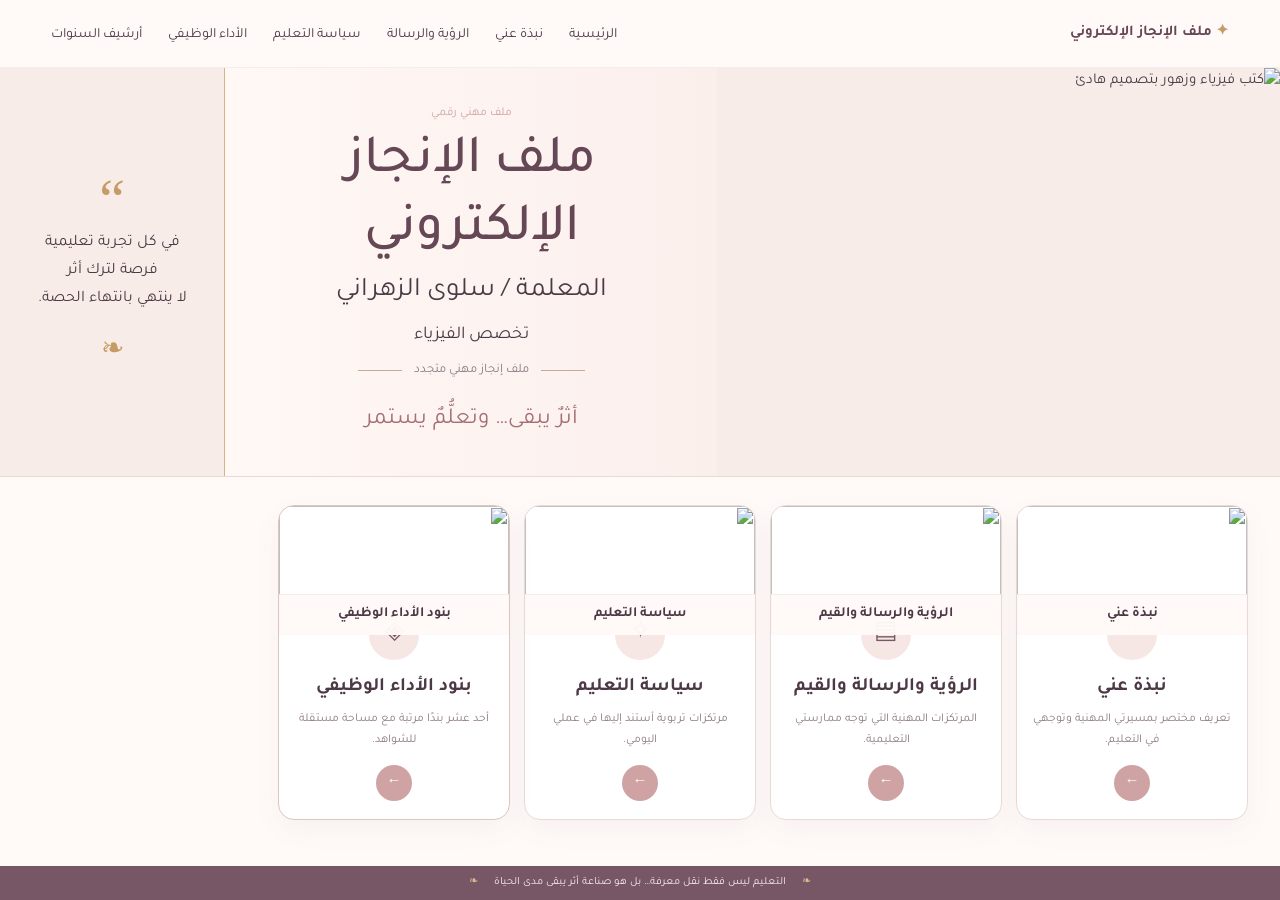
==== index.html @ 30dec786 "رفع ملفات ملف الانجاز" ====
<!doctype html>
<html lang="ar" dir="rtl">
<head>
<meta charset="utf-8">
<meta name="viewport" content="width=device-width,initial-scale=1">
<meta name="theme-color" content="#775766">
<title>ملف الإنجاز الإلكتروني | سلوى الزهراني</title>
<link rel="stylesheet" href="styles.css">
</head>
<body>
<header class="topbar">
  <a class="brand" href="index.html"><span>✦</span> ملف الإنجاز الإلكتروني</a>
  <button class="menu" id="menuBtn" aria-label="القائمة">☰</button>
  <nav id="nav"><a href="index.html">الرئيسية</a><a href="about.html">نبذة عني</a><a href="vision.html">الرؤية والرسالة</a><a href="policy.html">سياسة التعليم</a><a href="performance.html">الأداء الوظيفي</a><a href="years.html">أرشيف السنوات</a></nav>
</header>
<main>
<section class="hero" id="home">
  <div class="hero-photo"><img src="assets/hero-physics.jpg" alt="كتب فيزياء وزهور بتصميم هادئ"></div>
  <div class="hero-copy">
    <span class="mini">ملف مهني رقمي</span>
    <h1>ملف الإنجاز الإلكتروني</h1>
    <h2>المعلمة / سلوى الزهراني</h2>
    <p class="specialty">تخصص الفيزياء</p>
    <div class="soft-line"><span></span> ملف إنجاز مهني متجدد <span></span></div>
    <p class="tagline">أثرٌ يبقى… وتعلُّمٌ يستمر</p>
  </div>
  <aside class="hero-quote"><div class="quote">“</div><p>في كل تجربة تعليمية<br>فرصة لترك أثر<br>لا ينتهي بانتهاء الحصة.</p><div class="sprig">❧</div></aside>
</section>
<section class="home-grid"></section>
</main>
<footer><span>❧</span><p>التعليم ليس فقط نقل معرفة… بل هو صناعة أثر يبقى مدى الحياة</p><span>❧</span></footer>
<script src="data.js?v=20261002-2"></script><script>
(function(){
  try{
    const q=new URLSearchParams(location.search);
    if(q.get('preview')==='1'){
      const raw=sessionStorage.getItem('PORTFOLIO_PREVIEW_DATA');
      if(raw) window.PORTFOLIO_DATA=JSON.parse(raw);
      document.documentElement.classList.add('preview-mode');
    }
  }catch(e){}
})();
</script>
<script src="script.js"></script>
</body>
</html>
---- styles.css ----
@import url("https://fonts.googleapis.com/css2?family=Cairo:wght@400;500;600;700&family=Noto+Kufi+Arabic:wght@400;500;600;700&family=Tajawal:wght@400;500;600;700&display=swap");

:root{
 --bg:#fffaf8;--cream:#fff5f1;--line:#eadad6;--text:#4c3945;
 --muted:#8d7a83;--rose:#cfa3a3;--mauve:#775766;--deep:#654755;--gold:#c79b67;
}
*{box-sizing:border-box}
html{scroll-behavior:smooth}
body{font-family:var(--user-font,"Tajawal","Tahoma",sans-serif);margin:0;background:var(--bg);color:var(--text);font-family:Tahoma,Arial,sans-serif;line-height:1.75}
a{text-decoration:none;color:inherit}
.topbar{
 position:sticky;top:0;z-index:20;height:68px;padding:0 4%;
 display:flex;align-items:center;gap:28px;background:rgba(255,250,248,.96);
 backdrop-filter:blur(12px);border-bottom:1px solid rgba(119,87,102,.08)
}
.brand{font-weight:700;color:var(--deep);white-space:nowrap}
.brand span{color:var(--gold)}
.topbar nav{display:flex;gap:26px;margin-inline-start:auto;font-size:14px}
.topbar nav a{padding:21px 0 16px;border-bottom:2px solid transparent}
.topbar nav a:hover{border-color:var(--rose)}
.menu{display:none;margin-inline-start:auto;border:0;background:transparent;font-size:25px;color:var(--mauve)}
.hero{display:grid;grid-template-columns:1.2fr 1.05fr .48fr;min-height:350px;background:#f8ece8;border-bottom:1px solid var(--line)}
.hero-photo{overflow:hidden}
.hero-photo img{width:100%;height:100%;object-fit:cover;display:block}
.hero-copy{display:flex;flex-direction:column;justify-content:center;align-items:center;text-align:center;padding:35px 28px;background:linear-gradient(90deg,#fff8f5,#fbefec)}
.hero-copy .mini{font-size:12px;color:var(--rose);margin-bottom:6px}
.hero h1{font-size:clamp(38px,4vw,62px);line-height:1.25;margin:0;color:var(--deep);font-weight:500}
.hero h2{font-size:clamp(20px,2.1vw,31px);margin:3px 0;font-weight:400}
.specialty{font-size:18px;margin:2px 0 8px}
.soft-line{display:flex;align-items:center;gap:12px;color:var(--muted);font-size:13px}
.soft-line span{width:44px;height:1px;background:#c9aa98}
.tagline{font-size:23px;color:#a56f75;margin:18px 0 0}
.hero-quote{border-right:1px solid rgba(199,155,103,.7);display:flex;flex-direction:column;justify-content:center;align-items:center;text-align:center;padding:24px}
.quote{font:58px Georgia,serif;color:var(--gold);height:48px}
.hero-quote p{font-size:16px}
.sprig{font-size:28px;color:var(--gold)}
.home-grid{width:min(1480px,95%);margin:28px auto 46px;display:grid;grid-template-columns:repeat(5,1fr);gap:14px}
.visual-card{overflow:hidden;border:1px solid var(--line);border-radius:16px;background:#fff;min-height:285px;box-shadow:0 10px 28px rgba(89,62,72,.05);position:relative;display:flex;flex-direction:column}
.visual-card img{width:100%;height:128px;object-fit:cover;display:block}
/* تغطية العنوان القديم المطبوع داخل الصورة وإظهار العنوان الصحيح */
.visual-card::before{content:attr(data-image-label);position:absolute;top:88px;right:0;left:0;height:40px;display:flex;align-items:center;justify-content:center;background:rgba(255,250,248,.96);color:var(--dark);font-weight:700;font-size:14px;z-index:2;border-top:1px solid rgba(119,87,102,.08)}
.card-copy{text-align:center;padding:0 16px 18px;position:relative;display:flex;flex-direction:column;flex:1}
.round-icon{width:58px;height:58px;border-radius:50%;display:grid;place-items:center;background:#f6e7e5;border:4px solid #fff;margin:-28px auto 4px;font-size:25px;color:var(--mauve)}
.card-copy h3{font-size:19px;margin:3px 0}
.card-copy p{font-size:12px;color:var(--muted);margin:2px 0 12px;min-height:44px}
.card-copy a{display:grid;place-items:center;width:36px;height:36px;border-radius:50%;background:var(--rose);color:white;margin:auto auto 0}
.featured{border-color:#ddc6c0}
.intro-detail{width:min(1180px,92%);margin:auto;display:grid;grid-template-columns:repeat(2,1fr);gap:16px}
.intro-detail article{background:#fff;border:1px solid var(--line);border-radius:18px;padding:27px 30px}
.intro-detail span,.section-head span{font-size:12px;color:var(--rose);font-weight:700}
.intro-detail h2{font-size:27px;margin:3px 0 8px}
.intro-detail p{margin:0;color:var(--muted);font-size:14px}
.professional{margin-top:52px;padding:48px 0;background:#fffdfc;border-top:1px solid #f3e7e3;border-bottom:1px solid #f3e7e3}
.section-head{text-align:center;width:min(760px,90%);margin:0 auto 26px}
.section-head h2{font-size:32px;margin:2px 0 5px}
.section-head p{margin:0;color:var(--muted);font-size:14px}
.criteria{width:min(1380px,94%);margin:auto;display:grid;grid-template-columns:repeat(auto-fit,minmax(245px,1fr));gap:14px}
.criterion{background:#fff;border:1px solid var(--line);border-radius:16px;padding:22px 20px;min-height:220px}
.criterion .cicon{width:48px;height:48px;border-radius:50%;display:grid;place-items:center;background:#f7e9e7;color:var(--mauve);font-size:22px}
.criterion h3{font-size:19px;line-height:1.5;margin:8px 0 5px}
.criterion p{font-size:13px;color:var(--muted);margin:0 0 14px}
.criterion .evidence-placeholder{border:1px dashed #d8aaa7;border-radius:12px;padding:10px 12px;background:#fff9f7;font-size:11px;color:var(--muted)}
.evidence-hub,.years{width:min(1180px,92%);margin:46px auto 0;padding:30px;border:1px solid var(--line);border-radius:18px;background:#fff}
.filters{display:grid;grid-template-columns:2fr 1fr 1fr;gap:10px;margin-bottom:20px}
.filters input,.filters select{border:1px solid var(--line);border-radius:12px;padding:10px 12px;background:var(--cream);font:inherit;color:var(--text)}
.evidence-grid{display:grid;grid-template-columns:repeat(auto-fit,minmax(230px,1fr));gap:14px}
.evidence-card{overflow:hidden;border:1px solid var(--line);border-radius:14px;background:white}
.evidence-card img{width:100%;height:145px;object-fit:cover}
.evidence-body{padding:16px}
.evidence-meta{font-size:11px;color:var(--rose)}
.evidence-body h3{margin:3px 0 5px;font-size:18px}
.evidence-body p{margin:0;color:var(--muted);font-size:12px}
.evidence-link{display:inline-block;margin-top:10px;background:var(--rose);color:#fff;padding:6px 12px;border-radius:999px;font-size:11px}
.empty-evidence{text-align:center;color:var(--muted);grid-column:1/-1;padding:22px}
.year-grid{display:grid;grid-template-columns:repeat(2,1fr);gap:14px}
.year-grid article{border:1px solid var(--line);border-radius:14px;padding:20px;background:var(--cream)}
.year-grid h3{margin:3px 0}
.year-grid p{font-size:12px;color:var(--muted);margin:0}
.add-year{border-style:dashed!important}
footer{height:34px;background:var(--mauve);color:#f8efef;display:flex;align-items:center;justify-content:center;gap:16px;margin-top:42px;font-size:11px}
footer p{margin:0}
footer span{color:#dcb98b}
@media(max-width:1050px){
 .home-grid{grid-template-columns:repeat(3,1fr)}
 .hero{grid-template-columns:1fr 1fr}
 .hero-quote{grid-column:1/-1;border-right:0;border-top:1px solid var(--line);min-height:150px}
 .topbar nav{gap:14px}
}
@media(max-width:720px){
 .topbar{height:58px}
 .brand{font-size:14px}
 .menu{display:block}
 .topbar nav{display:none;position:absolute;top:58px;right:3%;left:3%;flex-direction:column;background:#fff;padding:10px 16px;border:1px solid var(--line);border-radius:14px;box-shadow:0 14px 30px rgba(89,62,72,.12)}
 .topbar nav.open{display:flex}
 .topbar nav a{padding:9px 3px;border-bottom:1px solid #f2e8e5}
 .hero{display:block}
 .hero-photo{height:220px}
 .hero-copy{padding:26px 18px}
 .hero h1{font-size:34px}
 .hero h2{font-size:20px}
 .hero-quote{padding:18px;min-height:0}
 .home-grid{grid-template-columns:1fr 1fr;width:92%;gap:11px;margin-top:20px}
 .visual-card{min-height:0}
 .visual-card img{height:105px}
 .visual-card::before{top:72px;height:33px;font-size:12px}
 .card-copy{padding:0 10px 14px}
 .round-icon{width:48px;height:48px;font-size:21px;margin-top:-24px}
 .card-copy h3{font-size:16px}
 .card-copy p{font-size:11px;min-height:38px}
 .intro-detail{grid-template-columns:1fr;width:92%}
 .intro-detail article{padding:22px 18px}
 .intro-detail h2{font-size:23px}
 .intro-detail p{font-size:13px}
 .professional{margin-top:34px;padding:32px 0}
 .section-head h2{font-size:26px}
 .criteria{width:92%;grid-template-columns:1fr;gap:11px}
 .criterion{min-height:0;padding:18px}
 .criterion h3{font-size:18px}
 .evidence-hub,.years{width:92%;padding:22px 16px;margin-top:30px}
 .filters{grid-template-columns:1fr}
 .year-grid{grid-template-columns:1fr}
 footer{height:28px;font-size:9px}
}

.attachment-list{display:flex;gap:7px;flex-wrap:wrap;margin-top:10px}
.attachment-list a{display:inline-block;padding:6px 10px;border:1px solid var(--line);border-radius:999px;background:#fff9f7;color:var(--mauve);font-size:11px}
.editor-link{position:absolute;left:14px;color:#eadde2;font-size:9px}

.inner-page{min-height:calc(100vh - 102px)}
.page-hero{width:min(1180px,92%);margin:34px auto 22px;padding:38px 42px;border:1px solid var(--line);border-radius:20px;background:linear-gradient(135deg,#fff8f5,#f6e7e4);text-align:center}
.page-hero span{font-size:12px;color:var(--rose);font-weight:700}.page-hero h1{font-size:38px;margin:3px 0 5px;color:var(--deep)}
.page-content{width:min(1080px,92%);margin:auto;display:grid;gap:16px}.content-card{background:#fff;border:1px solid var(--line);border-radius:18px;padding:28px 30px}
.content-card h2{font-size:26px;margin:0 0 8px}.content-card p{margin:0;color:var(--muted);font-size:15px}.page-back{width:min(1080px,92%);margin:24px auto 0;text-align:left}
.page-back a{display:inline-block;padding:9px 16px;border:1px solid var(--line);border-radius:999px;background:#fff}.evidence-hub.standalone{margin-top:0}
@media(max-width:720px){.page-hero{padding:26px 18px;margin-top:20px}.page-hero h1{font-size:28px}.content-card{padding:22px 18px}.content-card h2{font-size:22px}}

.criterion.clickable{cursor:pointer;transition:.18s ease}
.criterion.clickable:hover{transform:translateY(-3px);box-shadow:0 12px 28px rgba(89,62,72,.08)}
.criterion-open{margin-top:14px;color:var(--mauve);font-size:12px;font-weight:700}
.criterion-detail{width:min(1080px,92%);margin:auto;display:grid;gap:16px}
.criterion-attachments{display:grid;grid-template-columns:repeat(auto-fit,minmax(220px,1fr));gap:12px;margin-top:12px}
.attachment-card{display:flex;align-items:center;gap:12px;padding:14px 16px;border:1px solid var(--line);border-radius:14px;background:#fff9f7}
.attachment-card:hover{border-color:var(--rose)}
.attachment-icon{font-size:22px}
.attachment-card strong{display:block;font-size:14px}
.attachment-card small{display:block;color:var(--muted);font-size:11px;margin-top:2px}
.empty-criterion-evidence{padding:22px;text-align:center;border:1px dashed var(--rose);border-radius:14px;background:#fff9f7;color:var(--muted);font-size:13px}
.eyebrow-small{font-size:11px;color:var(--rose);font-weight:700}

/* بطاقات رئيسية بدون عناوين مطبوعة داخل الصور حتى لا تتعارض مع اسم القسم */
.card-art{height:128px;position:relative;overflow:hidden;background:linear-gradient(135deg,#fff7f4 0%,#f3e7e5 55%,#ead8d7 100%);display:grid;place-items:center}
.card-art::before,.card-art::after{content:"";position:absolute;border-radius:50%;background:rgba(255,255,255,.55)}
.card-art::before{width:110px;height:110px;right:-28px;top:-34px}
.card-art::after{width:76px;height:76px;left:-18px;bottom:-25px}
.card-art-icon{width:58px;height:58px;border:1px solid rgba(119,87,102,.18);border-radius:18px;background:rgba(255,255,255,.72);display:grid;place-items:center;font-size:28px;color:var(--mauve);box-shadow:0 10px 22px rgba(89,62,72,.07);z-index:1}
.card-art-about .card-art-icon::before{content:"♡"}
.card-art-vision .card-art-icon::before{content:"✦"}
.card-art-policy .card-art-icon::before{content:"▤"}
.card-art-professional .card-art-icon::before{content:"✓"}

/* زر الإضافة السريع داخل كل صفحة مستقلة */
.quick-add-wrap{margin-top:16px;display:flex;justify-content:center}
.quick-add{display:inline-flex;align-items:center;justify-content:center;gap:9px;min-height:48px;padding:10px 18px;border:1px dashed var(--rose);border-radius:15px;background:#fff9f7;color:var(--mauve);font-weight:700;font-size:14px;transition:.18s ease}
.quick-add:hover{transform:translateY(-2px);border-style:solid;box-shadow:0 8px 20px rgba(89,62,72,.07)}
.quick-add .plus{width:30px;height:30px;border-radius:50%;display:grid;place-items:center;background:var(--mauve);color:#fff;font-size:21px;line-height:1}
.editor-focus{outline:3px solid rgba(207,163,163,.35);box-shadow:0 0 0 7px rgba(207,163,163,.12)}
.file-pick{display:inline-flex;align-items:center;gap:6px;margin-top:7px;font-size:12px;color:var(--mauve);cursor:pointer}
.file-pick input{display:none}
.file-note{display:block;font-size:10px;color:var(--muted);margin-top:4px}
@media(max-width:720px){.card-art{height:105px}.quick-add{width:100%}}

.quick-add{font-size:14px}.quick-add .plus{font-size:24px;font-weight:700}

.preview-mode body::before{content:"معاينة فقط — لم يتم الحفظ";position:fixed;top:76px;left:50%;transform:translateX(-50%);z-index:99;background:#775766;color:#fff;padding:7px 14px;border-radius:999px;font-size:12px;box-shadow:0 6px 18px rgba(0,0,0,.12)}


/* أحجام الخطوط القابلة للتعديل من لوحة الإدارة */
body{font-size:var(--body-text-size,15px)}
.hero h1{font-size:var(--hero-title-size,54px)}
.section-head h2,.page-hero h1,.intro-detail h2,.content-card h2{font-size:var(--section-title-size,30px)}
.card-copy h3,.criterion h3{font-size:var(--card-title-size,19px)}
.card-copy p{font-size:var(--card-description-size,12px)}
.content-card p,.intro-detail p,.section-head p,.criterion p{font-size:var(--body-text-size,15px)}
@media(max-width:720px){
 .hero h1{font-size:clamp(28px,var(--hero-title-size,54px),48px)}
 .page-hero h1,.section-head h2,.intro-detail h2,.content-card h2{font-size:clamp(20px,var(--section-title-size,30px),36px)}
 .card-copy h3,.criterion h3{font-size:clamp(14px,var(--card-title-size,19px),28px)}
 .card-copy p{font-size:clamp(10px,var(--card-description-size,12px),20px)}
}
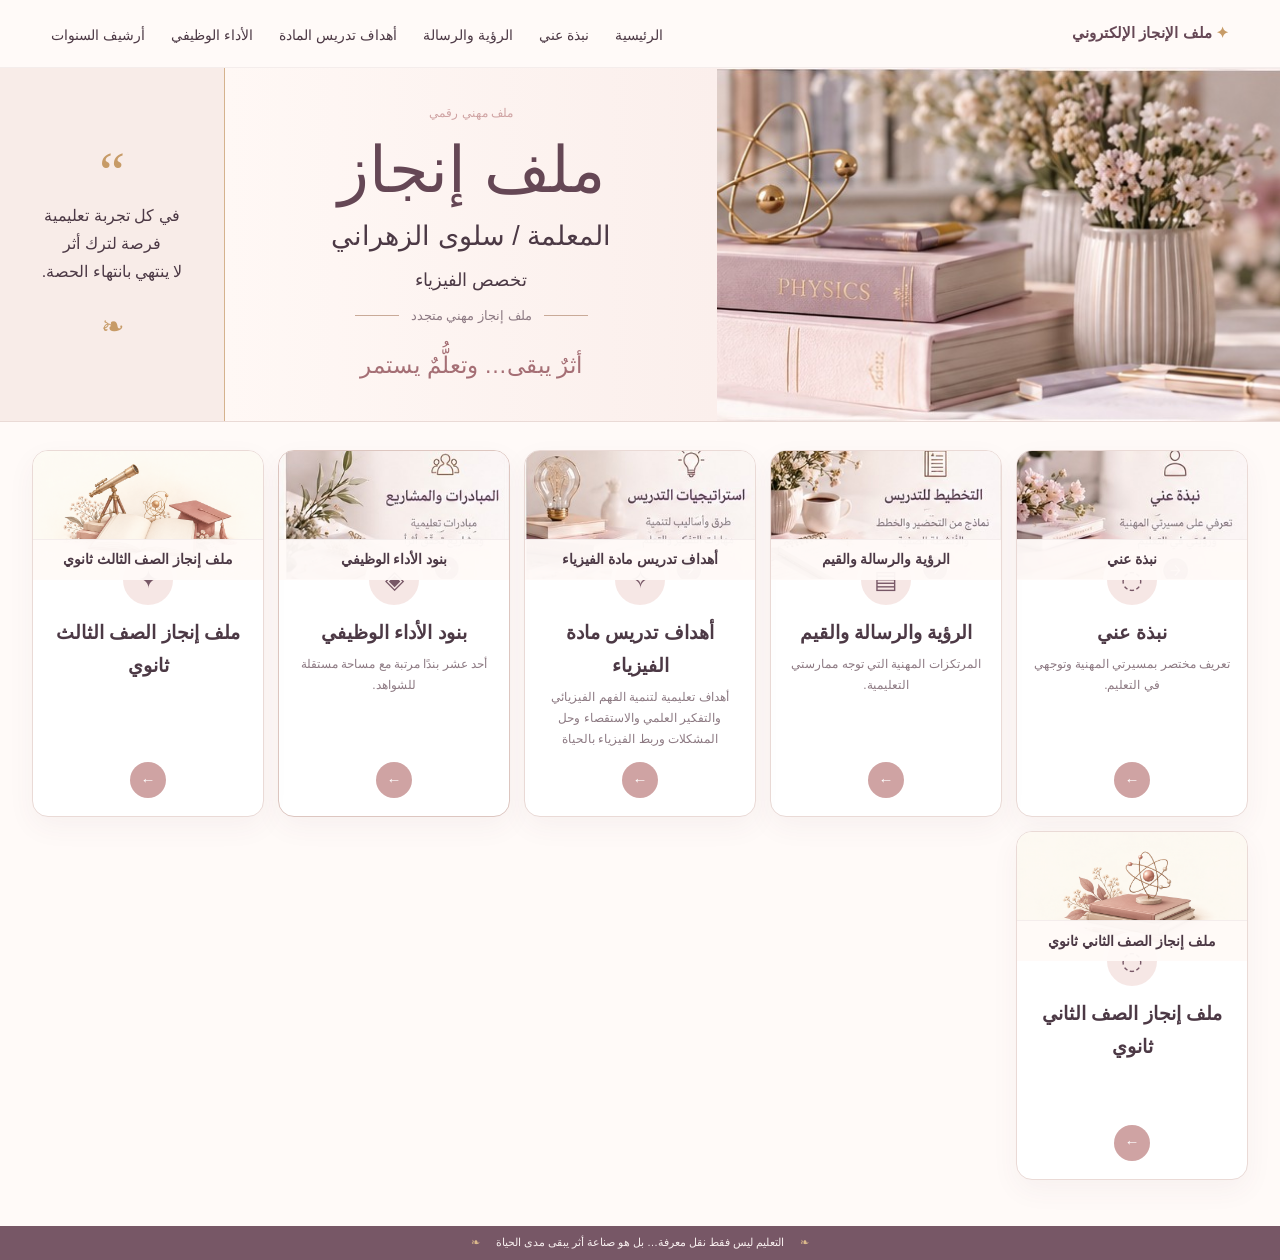
==== commit db723bf1: "Update index.html" ====
--- a/index.html
+++ b/index.html
@@ -11,7 +11,7 @@
 <header class="topbar">
   <a class="brand" href="index.html"><span>✦</span> ملف الإنجاز الإلكتروني</a>
   <button class="menu" id="menuBtn" aria-label="القائمة">☰</button>
-  <nav id="nav"><a href="index.html">الرئيسية</a><a href="about.html">نبذة عني</a><a href="vision.html">الرؤية والرسالة</a><a href="policy.html">سياسة التعليم</a><a href="performance.html">الأداء الوظيفي</a><a href="years.html">أرشيف السنوات</a></nav>
+  <nav id="nav"><a href="index.html">الرئيسية</a><a href="about.html">نبذة عني</a><a href="vision.html">الرؤية والرسالة</a><a href="policy.html">أهداف تدريس المادة</a><a href="performance.html">الأداء الوظيفي</a><a href="years.html">أرشيف السنوات</a></nav>
 </header>
 <main>
 <section class="hero" id="home">
@@ -43,4 +43,4 @@
 </script>
 <script src="script.js"></script>
 </body>
-</html>+</html>
--- a/styles.css
+++ b/styles.css
@@ -187,3 +187,36 @@
  .card-copy h3,.criterion h3{font-size:clamp(14px,var(--card-title-size,19px),28px)}
  .card-copy p{font-size:clamp(10px,var(--card-description-size,12px),20px)}
 }
+
+/* أرشيف السنوات - إضافة العام السابق مع الحفاظ على الهوية الحالية */
+.year-card{display:block;border:1px solid var(--line);border-radius:14px;padding:20px;background:var(--cream);color:inherit}
+.year-card h3{margin:3px 0}
+.year-card p{font-size:12px;color:var(--muted);margin:0}
+.year-card-link{transition:.18s ease;cursor:pointer}
+.year-card-link:hover{transform:translateY(-3px);box-shadow:0 12px 28px rgba(89,62,72,.08);border-color:var(--rose)}
+.year-open{display:inline-block;margin-top:13px;color:var(--mauve);font-size:12px;font-weight:700}
+.archive-sections{width:min(1080px,92%);margin:auto;display:grid;gap:14px}
+.archive-section-card{background:#fff;border:1px solid var(--line);border-radius:16px;padding:18px 20px}
+.archive-title-row{display:flex;align-items:center;gap:12px}
+.archive-index{width:38px;height:38px;border-radius:50%;display:grid;place-items:center;background:#f7e9e7;color:var(--mauve);font-size:12px;font-weight:700;flex:0 0 auto}
+.archive-title-row h3{margin:0;font-size:var(--card-title-size,19px);line-height:1.6}
+.archive-witness{margin-top:14px;padding-top:12px;border-top:1px dashed var(--line)}
+.archive-witness-label{display:block;color:var(--mauve);font-size:12px;font-weight:700;margin-bottom:8px}
+.archive-links{display:flex;gap:8px;flex-wrap:wrap}
+.archive-links a{display:inline-flex;align-items:center;padding:7px 12px;border:1px solid var(--line);border-radius:999px;background:#fff9f7;color:var(--mauve);font-size:12px;font-weight:600}
+.archive-links a:hover{border-color:var(--rose)}
+.archive-empty{color:var(--muted);font-size:12px}
+@media(max-width:700px){.archive-section-card{padding:16px}.archive-title-row h3{font-size:17px}.archive-links a{width:100%;justify-content:center}}
+
+/* ملفات إنجاز الطالبات - أرشيف العام السابق */
+.student-portfolios-wrap{width:min(1080px,92%);margin:26px auto 0}
+.student-portfolios-head{margin-bottom:14px}
+.student-portfolios-head span{display:block;color:var(--rose);font-size:12px;font-weight:700;margin-bottom:4px}
+.student-portfolios-head h2{margin:0;color:var(--mauve);font-size:var(--section-title-size,30px)}
+.student-portfolios-grid{display:grid;grid-template-columns:repeat(2,minmax(0,1fr));gap:14px}
+.student-portfolio-card{display:block;background:#fff;border:1px solid var(--line);border-radius:16px;padding:18px 20px;color:inherit;text-decoration:none;transition:.2s ease}
+.student-portfolio-card:hover{transform:translateY(-2px);border-color:var(--rose);box-shadow:0 8px 24px rgba(77,57,69,.08)}
+.student-card-icon{width:34px;height:34px;border-radius:50%;display:grid;place-items:center;background:#f7e9e7;color:var(--mauve);margin-bottom:10px}
+.student-portfolio-card h3{margin:0 0 10px;font-size:var(--card-title-size,19px);color:var(--text)}
+.student-card-link{font-size:12px;color:var(--mauve);font-weight:700}
+@media(max-width:700px){.student-portfolios-grid{grid-template-columns:1fr}.student-portfolios-head h2{font-size:24px}}
